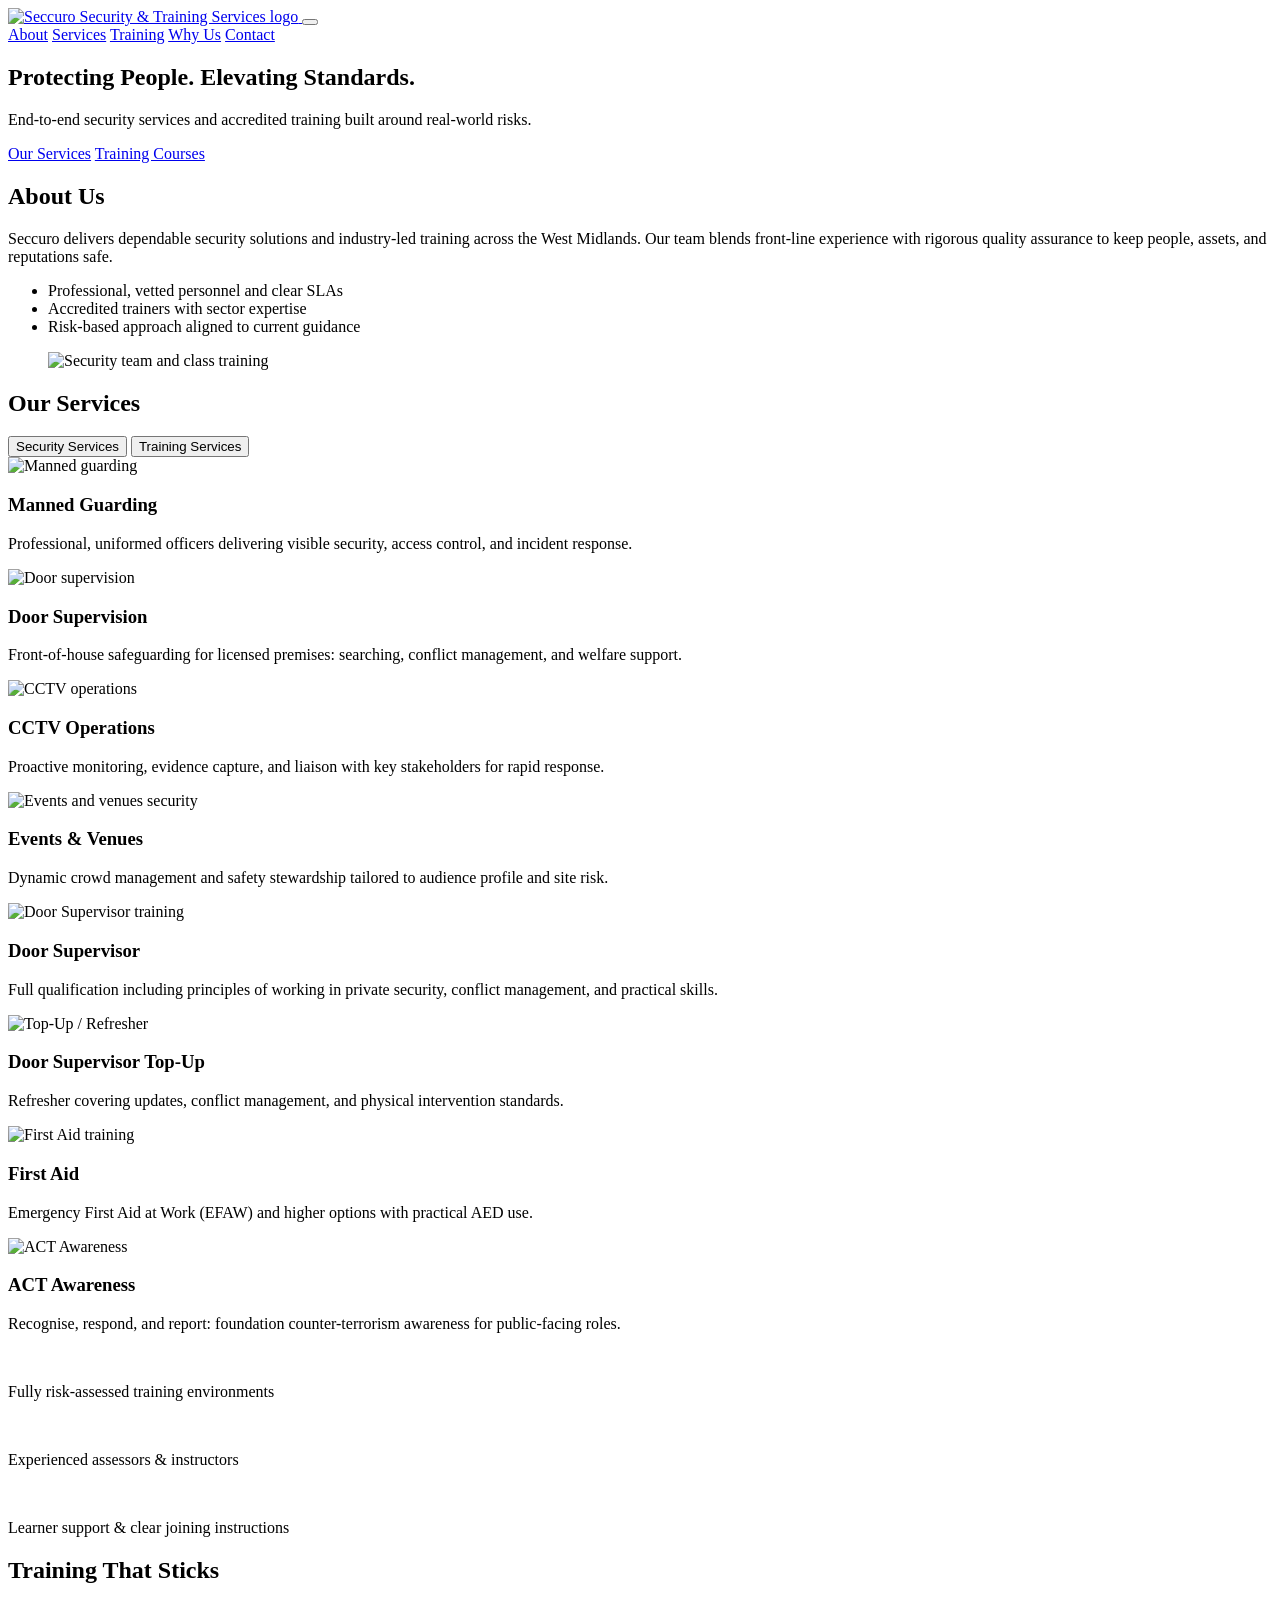
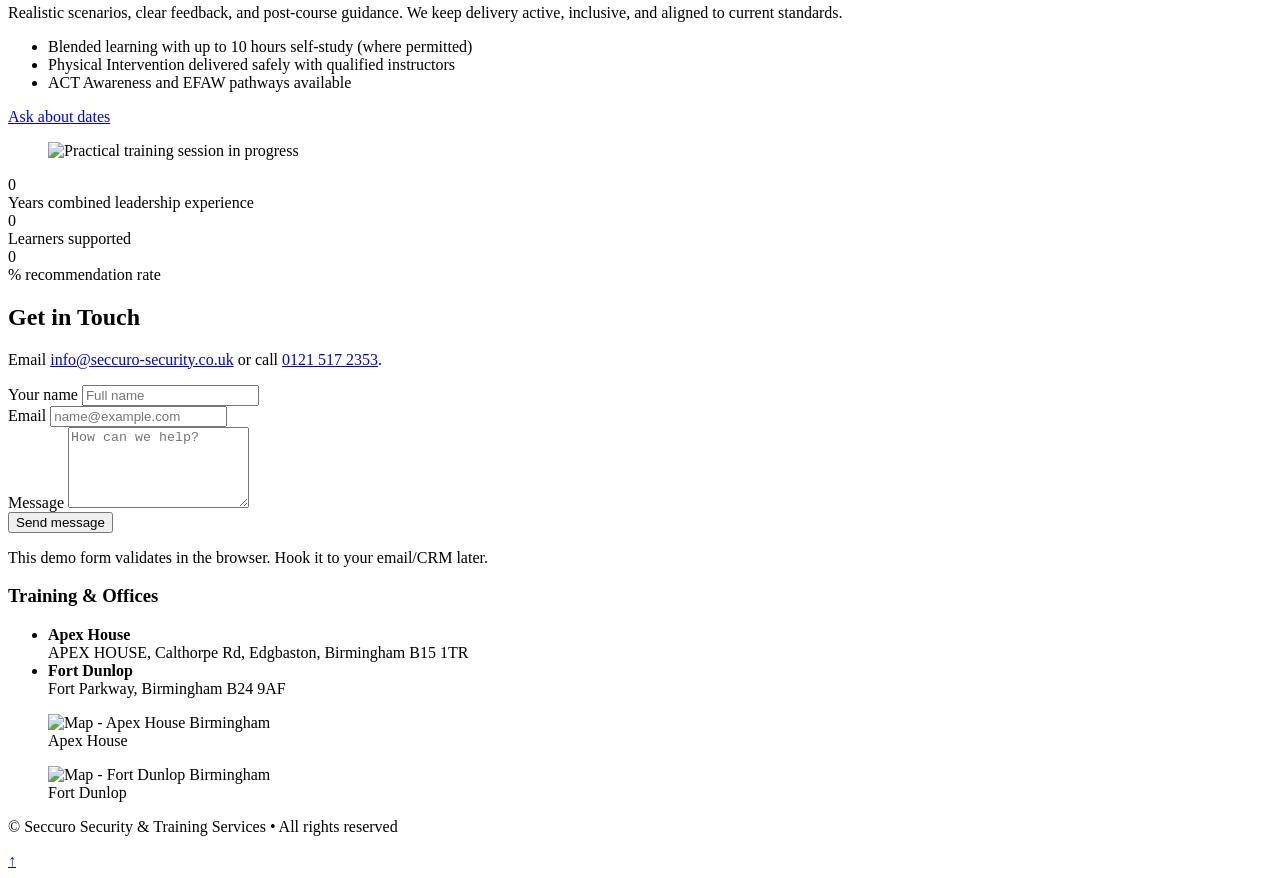
==== index.html @ 26b8f311 "Create index.html" ====
<!doctype html>
<html lang="en">
<head>
  <meta charset="utf-8" />
  <meta name="viewport" content="width=device-width, initial-scale=1" />
  <title>Seccuro Security & Training Services</title>
  <meta name="description" content="Professional security solutions and accredited training: Door Supervisor, Security Officer, First Aid, and ACT Awareness." />
  <link rel="preload" href="images/hero.jpg" as="image">
  <link rel="stylesheet" href="style.css" />
</head>
<body>
  <!-- ====== Header / Nav ====== -->
  <header class="site-header" id="top">
    <div class="container nav-wrap">
      <a class="brand" href="#top" aria-label="Seccuro home">
        <img src="images/SeccuroLogo.png" alt="Seccuro Security & Training Services logo" />
      </a>

      <button class="nav-toggle" aria-label="Open menu" aria-expanded="false">
        <span></span><span></span><span></span>
      </button>

      <nav class="nav" role="navigation">
        <a href="#about">About</a>
        <a href="#services">Services</a>
        <a href="#training">Training</a>
        <a href="#stats">Why Us</a>
        <a href="#contact">Contact</a>
      </nav>
    </div>
  </header>

  <!-- ====== Hero ====== -->
  <section class="hero" style="--bg:url('images/hero.jpg')">
    <div class="container hero-inner">
      <h1 class="reveal-up">Protecting People. Elevating Standards.</h1>
      <p class="lead reveal-up delay-1">
        End-to-end security services and accredited training built around real-world risks.
      </p>
      <div class="cta-group reveal-up delay-2">
        <a class="btn btn-primary" href="#services">Our Services</a>
        <a class="btn btn-ghost" href="#training">Training Courses</a>
      </div>
    </div>
    <div class="hero-overlay"></div>
  </section>

  <!-- ====== About ====== -->
  <section id="about" class="section">
    <div class="container grid-2">
      <div class="reveal-up">
        <h2>About Us</h2>
        <p>
          Seccuro delivers dependable security solutions and industry-led training across the West Midlands.
          Our team blends front-line experience with rigorous quality assurance to keep people, assets,
          and reputations safe.
        </p>
        <ul class="checklist">
          <li>Professional, vetted personnel and clear SLAs</li>
          <li>Accredited trainers with sector expertise</li>
          <li>Risk-based approach aligned to current guidance</li>
        </ul>
      </div>
      <figure class="about-media reveal-up delay-1">
        <img src="images/about.jpg" alt="Security team and class training" />
      </figure>
    </div>
  </section>

  <!-- ====== Services (Tabbed) ====== -->
  <section id="services" class="section alt">
    <div class="container">
      <h2 class="center">Our Services</h2>

      <div class="tabs reveal-up">
        <div class="tablist" role="tablist" aria-label="Service categories">
          <button class="tab active" role="tab" aria-selected="true" aria-controls="panel-security" id="tab-security">Security Services</button>
          <button class="tab" role="tab" aria-selected="false" aria-controls="panel-training" id="tab-training">Training Services</button>
        </div>

        <div class="tabpanel active" id="panel-security" role="tabpanel" aria-labelledby="tab-security">
          <div class="card-grid">
            <article class="card">
              <img src="images/services-manned-guarding.jpg" alt="Manned guarding" />
              <div class="card-body">
                <h3>Manned Guarding</h3>
                <p>Professional, uniformed officers delivering visible security, access control, and incident response.</p>
              </div>
            </article>
            <article class="card">
              <img src="images/services-door-supervision.jpg" alt="Door supervision" />
              <div class="card-body">
                <h3>Door Supervision</h3>
                <p>Front-of-house safeguarding for licensed premises: searching, conflict management, and welfare support.</p>
              </div>
            </article>
            <article class="card">
              <img src="images/services-cctv.jpg" alt="CCTV operations" />
              <div class="card-body">
                <h3>CCTV Operations</h3>
                <p>Proactive monitoring, evidence capture, and liaison with key stakeholders for rapid response.</p>
              </div>
            </article>
            <article class="card">
              <img src="images/services-events.jpg" alt="Events and venues security" />
              <div class="card-body">
                <h3>Events & Venues</h3>
                <p>Dynamic crowd management and safety stewardship tailored to audience profile and site risk.</p>
              </div>
            </article>
          </div>
        </div>

        <div class="tabpanel" id="panel-training" role="tabpanel" aria-labelledby="tab-training">
          <div class="card-grid">
            <article class="card">
              <img src="images/training-door-supervisor.jpg" alt="Door Supervisor training" />
              <div class="card-body">
                <h3>Door Supervisor</h3>
                <p>Full qualification including principles of working in private security, conflict management, and practical skills.</p>
              </div>
            </article>
            <article class="card">
              <img src="images/training-topup.jpg" alt="Top-Up / Refresher" />
              <div class="card-body">
                <h3>Door Supervisor Top-Up</h3>
                <p>Refresher covering updates, conflict management, and physical intervention standards.</p>
              </div>
            </article>
            <article class="card">
              <img src="images/training-first-aid.jpg" alt="First Aid training" />
              <div class="card-body">
                <h3>First Aid</h3>
                <p>Emergency First Aid at Work (EFAW) and higher options with practical AED use.</p>
              </div>
            </article>
            <article class="card">
              <img src="images/training-act.jpg" alt="ACT Awareness" />
              <div class="card-body">
                <h3>ACT Awareness</h3>
                <p>Recognise, respond, and report: foundation counter-terrorism awareness for public-facing roles.</p>
              </div>
            </article>
          </div>
        </div>
      </div>

      <!-- Quick highlight strip -->
      <div class="highlights reveal-up delay-2">
        <div class="highlight">
          <img src="images/icon-shield.png" alt="" />
          <p>Fully risk-assessed training environments</p>
        </div>
        <div class="highlight">
          <img src="images/icon-accredit.png" alt="" />
          <p>Experienced assessors & instructors</p>
        </div>
        <div class="highlight">
          <img src="images/icon-support.png" alt="" />
          <p>Learner support & clear joining instructions</p>
        </div>
      </div>
    </div>
  </section>

  <!-- ====== Training (feature band) ====== -->
  <section id="training" class="feature-band">
    <div class="container grid-2">
      <div class="reveal-up">
        <h2>Training That Sticks</h2>
        <p>Realistic scenarios, clear feedback, and post-course guidance. We keep delivery active, inclusive, and aligned to current standards.</p>
        <ul class="bullets">
          <li>Blended learning with up to 10 hours self-study (where permitted)</li>
          <li>Physical Intervention delivered safely with qualified instructors</li>
          <li>ACT Awareness and EFAW pathways available</li>
        </ul>
        <a class="btn btn-primary" href="#contact">Ask about dates</a>
      </div>
      <figure class="reveal-up delay-1">
        <img src="images/training-hero.jpg" alt="Practical training session in progress" />
      </figure>
    </div>
  </section>

  <!-- ====== Stats / Why Us ====== -->
  <section id="stats" class="section alt">
    <div class="container stats-grid">
      <div class="stat reveal-up">
        <div class="stat-number" data-count="10">0</div>
        <div class="stat-label">Years combined leadership experience</div>
      </div>
      <div class="stat reveal-up delay-1">
        <div class="stat-number" data-count="1500">0</div>
        <div class="stat-label">Learners supported</div>
      </div>
      <div class="stat reveal-up delay-2">
        <div class="stat-number" data-count="98">0</div>
        <div class="stat-label">% recommendation rate</div>
      </div>
    </div>
  </section>

  <!-- ====== Contact ====== -->
  <section id="contact" class="section">
    <div class="container">
      <h2 class="center">Get in Touch</h2>
      <p class="center lead">Email <a href="mailto:info@seccuro-security.co.uk">info@seccuro-security.co.uk</a> or call <a href="tel:01215172353">0121 517 2353</a>.</p>

      <div class="contact-grid">
        <form class="contact-form reveal-up" id="contactForm" novalidate>
          <div class="field">
            <label for="name">Your name</label>
            <input id="name" name="name" type="text" required placeholder="Full name">
            <small class="error"></small>
          </div>
          <div class="field">
            <label for="email">Email</label>
            <input id="email" name="email" type="email" required placeholder="name@example.com">
            <small class="error"></small>
          </div>
          <div class="field">
            <label for="message">Message</label>
            <textarea id="message" name="message" rows="5" required placeholder="How can we help?"></textarea>
            <small class="error"></small>
          </div>
          <button class="btn btn-primary" type="submit">Send message</button>
          <p class="form-note">This demo form validates in the browser. Hook it to your email/CRM later.</p>
        </form>

        <div class="locations reveal-up delay-1">
          <h3>Training & Offices</h3>
          <ul class="locations-list">
            <li>
              <strong>Apex House</strong><br>
              APEX HOUSE, Calthorpe Rd, Edgbaston, Birmingham B15 1TR
            </li>
            <li>
              <strong>Fort Dunlop</strong><br>
              Fort Parkway, Birmingham B24 9AF
            </li>
          </ul>

          <div class="map-grid">
            <figure>
              <img src="images/map-apex.jpg" alt="Map - Apex House Birmingham">
              <figcaption>Apex House</figcaption>
            </figure>
            <figure>
              <img src="images/map-fort.jpg" alt="Map - Fort Dunlop Birmingham">
              <figcaption>Fort Dunlop</figcaption>
            </figure>
          </div>
        </div>
      </div>
    </div>
  </section>

  <!-- ====== Footer ====== -->
  <footer class="footer">
    <div class="container footer-inner">
      <p>© <span id="year"></span> Seccuro Security & Training Services • All rights reserved</p>
      <a href="#top" class="backtotop" aria-label="Back to top">↑</a>
    </div>
  </footer>

  <script src="script.js"></script>
</body>
</html>
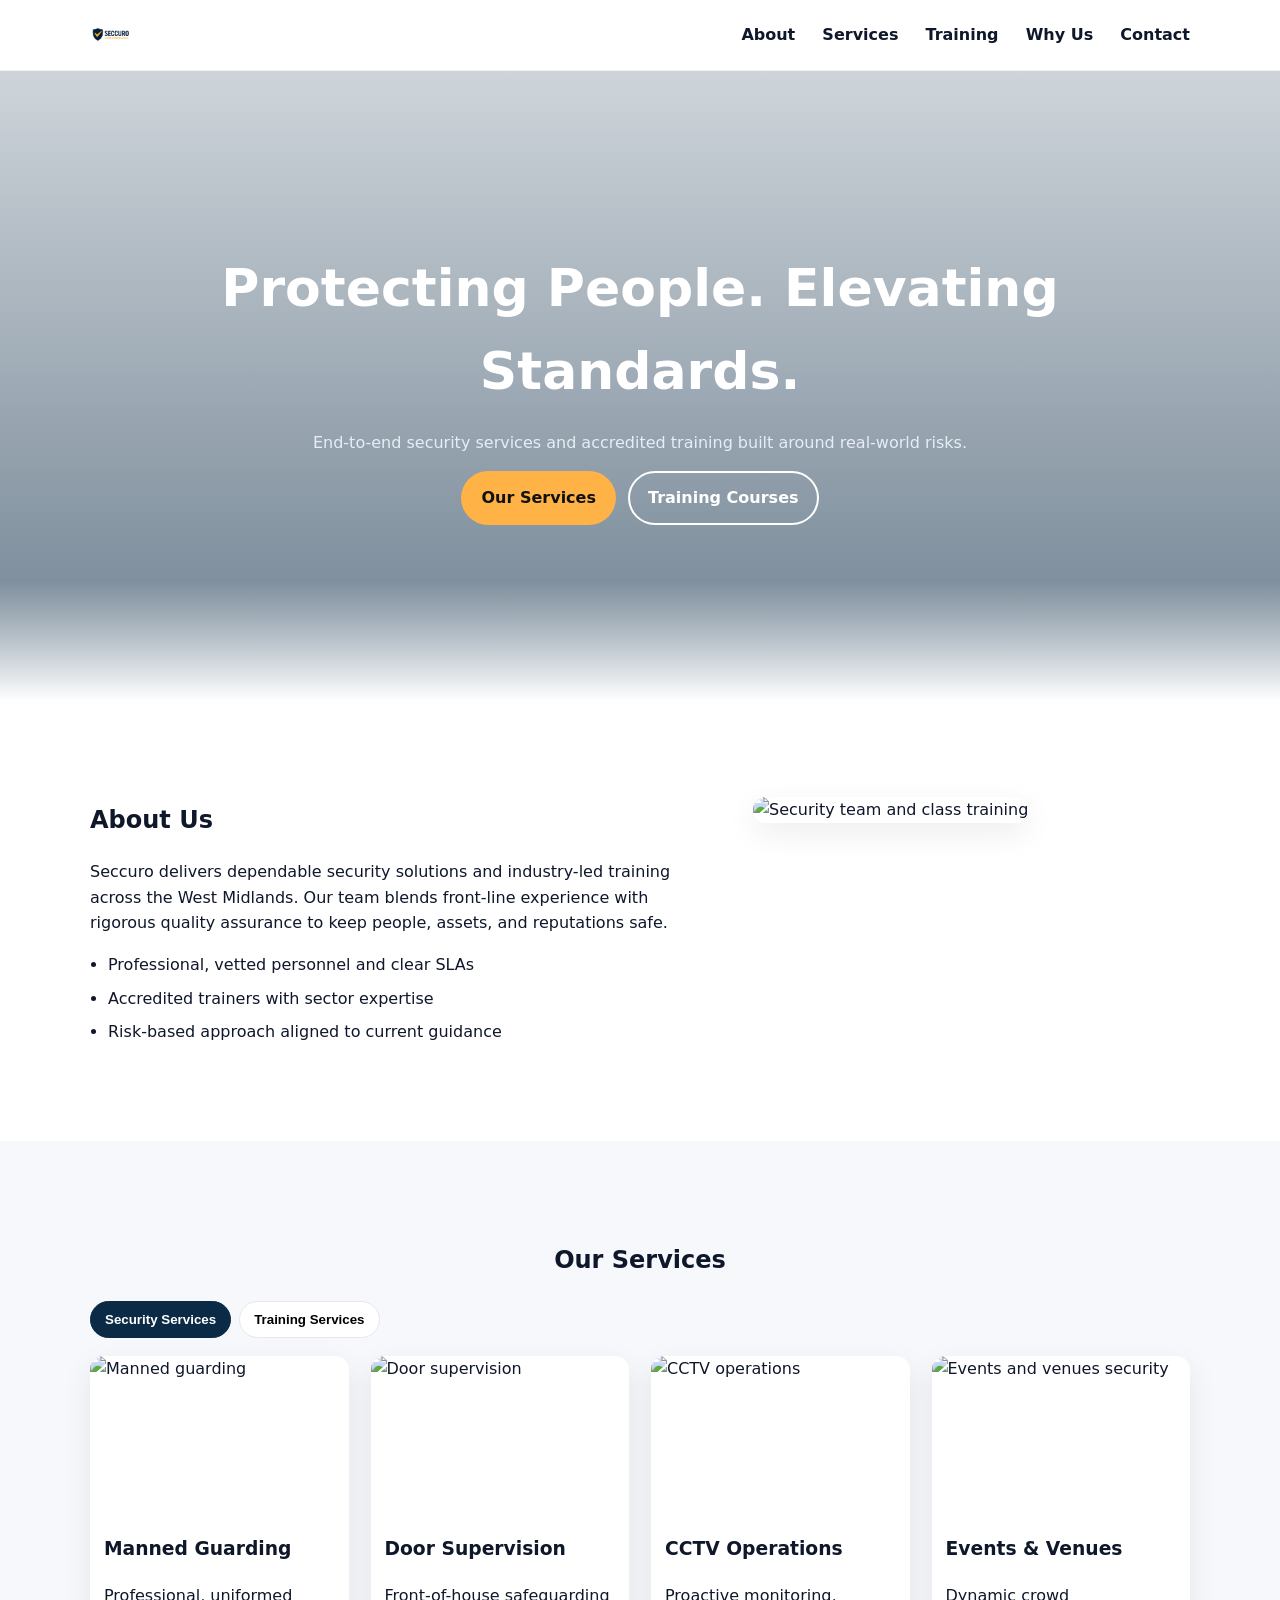
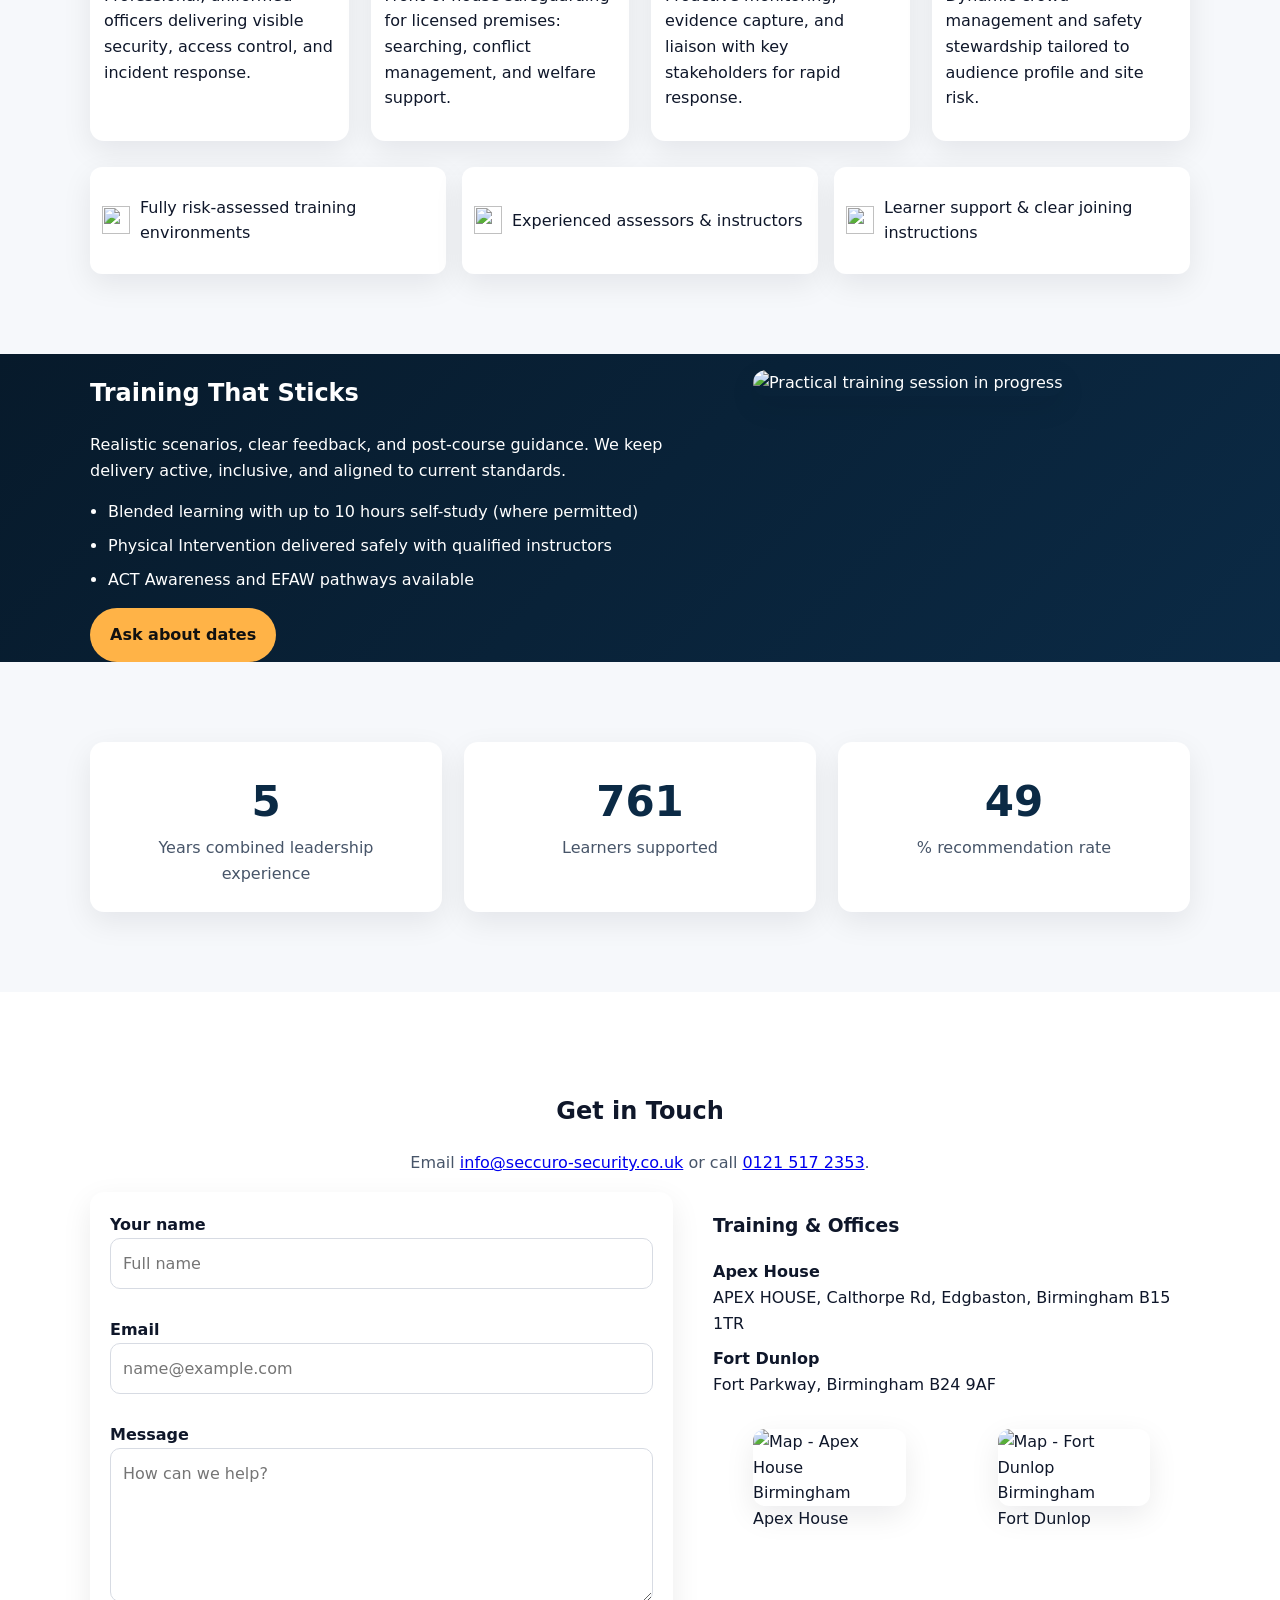
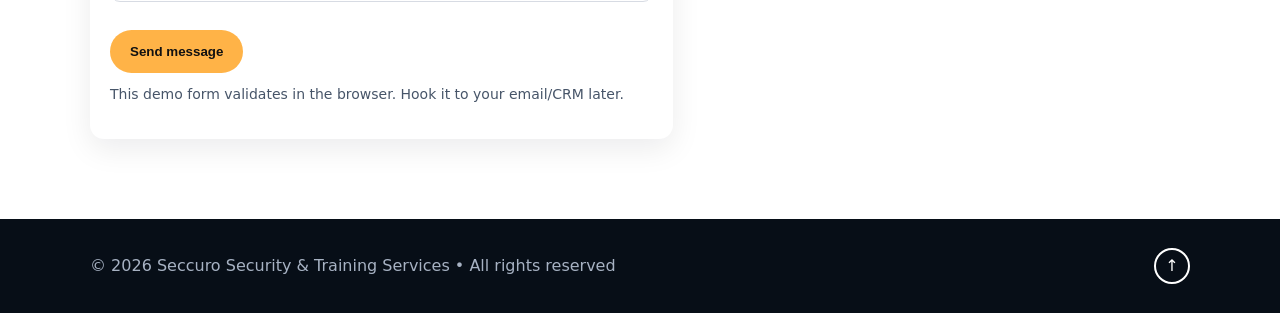
==== commit f87b9eb8: "Update index.html" ====
--- a/index.html
+++ b/index.html
@@ -4,6 +4,9 @@
   <meta charset="utf-8" />
   <meta name="viewport" content="width=device-width, initial-scale=1" />
   <title>Seccuro Security & Training Services</title>
+  <link rel="icon" href="images/SeccuroLogo.png" sizes="any">
+  <link rel="icon" type="image/png" href="images/SeccuroLogo.png" sizes="32x32">
+  <link rel="apple-touch-icon" href="images/favicon-apple.png">
   <meta name="description" content="Professional security solutions and accredited training: Door Supervisor, Security Officer, First Aid, and ACT Awareness." />
   <link rel="preload" href="images/hero.jpg" as="image">
   <link rel="stylesheet" href="style.css" />
--- a/style.css
+++ b/style.css
@@ -0,0 +1,140 @@
+:root{
+  --brand:#0b2a45;           /* deep navy */
+  --accent:#ffb347;          /* orange highlight */
+  --ink:#0f172a;             /* text */
+  --muted:#475569;
+  --bg:#ffffff;
+  --alt:#f6f8fb;
+  --radius:16px;
+  --shadow:0 10px 30px rgba(2,12,27,.08);
+}
+
+*{box-sizing:border-box}
+html,body{margin:0;padding:0}
+body{
+  font:16px/1.6 "Inter", system-ui, -apple-system, Segoe UI, Roboto, Arial, sans-serif;
+  color:var(--ink); background:var(--bg);
+}
+
+/* Layout helpers */
+.container{width:min(1100px,90vw);margin-inline:auto}
+.section{padding:80px 0}
+.section.alt{background:var(--alt)}
+.center{text-align:center}
+.lead{color:var(--muted)}
+.grid-2{display:grid;grid-template-columns:1.1fr .9fr;gap:40px}
+.card-grid{display:grid;grid-template-columns:repeat(4,1fr);gap:22px}
+.stats-grid{display:grid;grid-template-columns:repeat(3,1fr);gap:22px}
+.contact-grid{display:grid;grid-template-columns:1.1fr .9fr;gap:40px}
+
+/* Header */
+.site-header{
+  position:sticky;top:0;z-index:50;background:#fff;border-bottom:1px solid #eef2f7;
+  backdrop-filter:saturate(180%) blur(6px);
+}
+.nav-wrap{display:flex;align-items:center;justify-content:space-between;padding:14px 0}
+.brand img{height:42px; display:block}
+.nav a{
+  color:var(--ink); text-decoration:none; margin-left:22px; font-weight:600;
+  position:relative
+}
+.nav a::after{
+  content:"";position:absolute;left:0;bottom:-6px;height:2px;width:0;background:var(--accent);
+  transition:width .25s ease
+}
+.nav a:hover::after{width:100%}
+
+/* Mobile nav */
+.nav-toggle{display:none;flex-direction:column;gap:5px;background:none;border:0}
+.nav-toggle span{width:26px;height:2px;background:#111;border-radius:2px}
+@media (max-width:880px){
+  .nav-toggle{display:flex}
+  .nav{position:fixed;inset:70px 0 auto auto;background:#fff;padding:20px;box-shadow:var(--shadow);display:none;flex-direction:column}
+  .nav a{margin:10px 0}
+  .nav.open{display:flex}
+  .grid-2,.contact-grid{grid-template-columns:1fr}
+  .card-grid{grid-template-columns:repeat(2,1fr)}
+  .stats-grid{grid-template-columns:1fr 1fr}
+}
+
+/* Hero */
+.hero{
+  position:relative;min-height:70vh;display:grid;place-items:center;
+  background:linear-gradient(to bottom, rgba(11,42,69,.2), rgba(11,42,69,.6)), var(--bg);
+}
+.hero::before{
+  content:"";position:absolute;inset:0;background-image:var(--bg);
+  background-size:cover;background-position:center;filter:brightness(.75);
+}
+.hero-inner{position:relative;text-align:center;color:#fff}
+.hero h1{font-size:clamp(28px,5vw,52px);margin:0 0 10px}
+.hero .lead{color:#e7edf6}
+.cta-group{display:flex;gap:12px;justify-content:center;margin-top:6px}
+.btn{display:inline-block;padding:12px 18px;border-radius:999px;font-weight:700;text-decoration:none;border:2px solid transparent}
+.btn-primary{background:var(--accent);color:#111}
+.btn-ghost{border-color:#fff;color:#fff}
+.btn-primary:hover{filter:brightness(1.02)}
+.btn-ghost:hover{background:#fff;color:#111}
+.hero-overlay{position:absolute;inset:auto 0 0 0;height:120px;background:linear-gradient(0deg,#fff,transparent)}
+
+/* About */
+.about-media img{width:100%;border-radius:var(--radius);box-shadow:var(--shadow)}
+.checklist{padding-left:18px}
+.checklist li{margin:8px 0}
+
+/* Tabs */
+.tabs{margin-top:22px}
+.tablist{display:flex;gap:8px;flex-wrap:wrap}
+.tab{
+  background:#fff;border:1px solid #e5e7eb;padding:10px 14px;border-radius:999px;font-weight:700;cursor:pointer
+}
+.tab.active{background:var(--brand);border-color:var(--brand);color:#fff}
+.tabpanel{display:none;margin-top:18px}
+.tabpanel.active{display:block}
+.card{
+  background:#fff;border-radius:14px;box-shadow:var(--shadow);overflow:hidden;display:flex;flex-direction:column
+}
+.card img{width:100%;aspect-ratio:16/9;object-fit:cover}
+.card-body{padding:14px}
+
+/* Feature band */
+.feature-band{background:linear-gradient(135deg,#071a2b, #0b2a45);color:#fff}
+.feature-band img{width:100%;border-radius:var(--radius);box-shadow:var(--shadow)}
+.bullets{padding-left:18px}
+.bullets li{margin:8px 0}
+
+/* Stats */
+.stat{background:#fff;border-radius:14px;box-shadow:var(--shadow);padding:26px;text-align:center}
+.stat-number{font-size:42px;font-weight:800;color:var(--brand)}
+.stat-label{color:var(--muted)}
+
+/* Highlights */
+.highlights{display:grid;grid-template-columns:repeat(3,1fr);gap:16px;margin-top:26px}
+.highlight{display:flex;gap:10px;align-items:center;background:#fff;border-radius:12px;padding:12px;box-shadow:var(--shadow)}
+.highlight img{width:28px;height:28px}
+
+/* Contact */
+.contact-form{background:#fff;border-radius:14px;box-shadow:var(--shadow);padding:20px}
+.field{display:flex;flex-direction:column;margin-bottom:14px}
+label{font-weight:700}
+input,textarea{
+  border:1px solid #d7dbe3;border-radius:10px;padding:12px;font:inherit
+}
+input:focus,textarea:focus{outline:2px solid var(--accent);border-color:var(--accent)}
+.error{color:#b00020;height:14px;font-size:12px}
+.form-note{color:var(--muted);font-size:14px;margin-top:10px}
+.locations .locations-list{list-style:none;padding:0;margin:0 0 16px}
+.locations .locations-list li{margin:10px 0}
+.map-grid{display:grid;grid-template-columns:1fr 1fr;gap:12px}
+.map-grid img{width:100%;height:180px;object-fit:cover;border-radius:12px;box-shadow:var(--shadow)}
+
+/* Footer */
+.footer{background:#070e17;color:#a7b2c3}
+.footer-inner{display:flex;align-items:center;justify-content:space-between;padding:18px 0}
+.backtotop{color:#fff;text-decoration:none;border:2px solid #fff;border-radius:999px;width:36px;height:36px;display:grid;place-items:center}
+
+/* Reveal animations */
+.reveal-up{opacity:0;transform:translateY(16px);transition:opacity .6s ease, transform .6s ease}
+.reveal-up.visible{opacity:1;transform:translateY(0)}
+.delay-1{transition-delay:.12s}
+.delay-2{transition-delay:.22s}
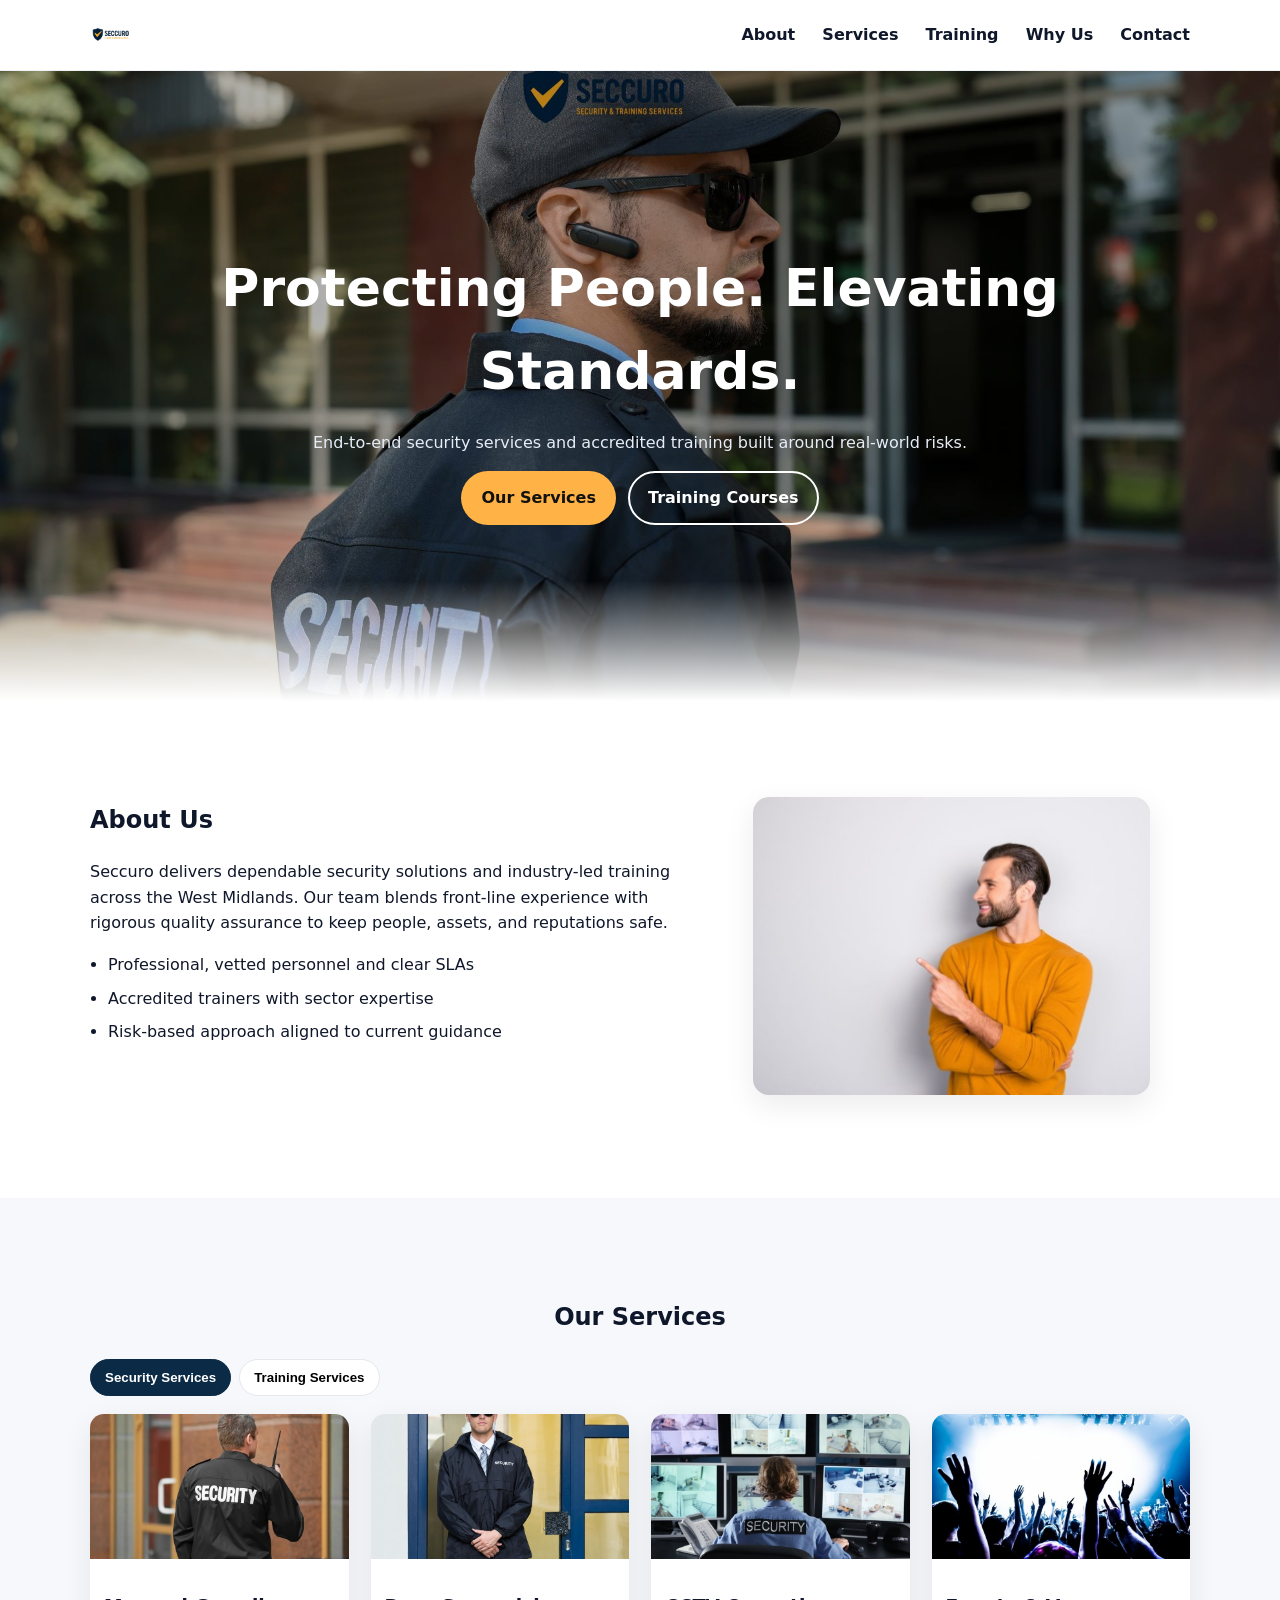
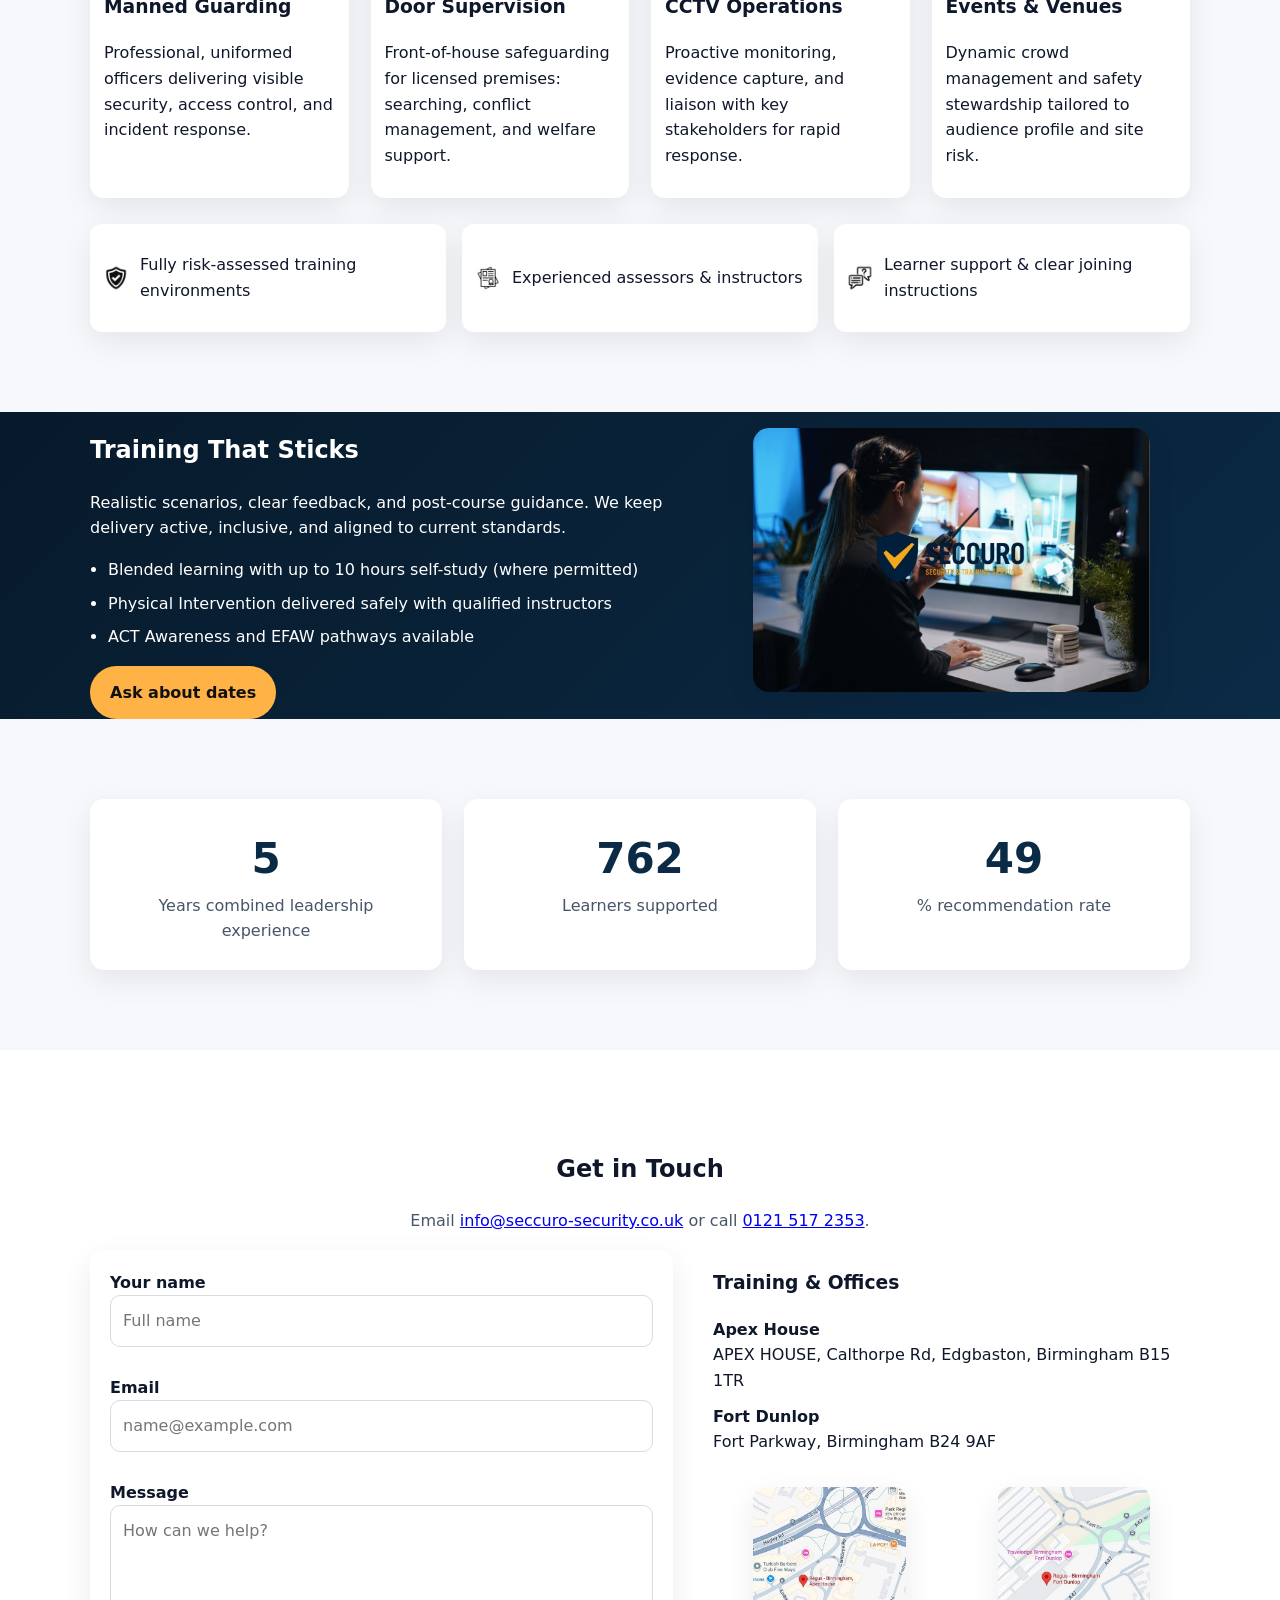
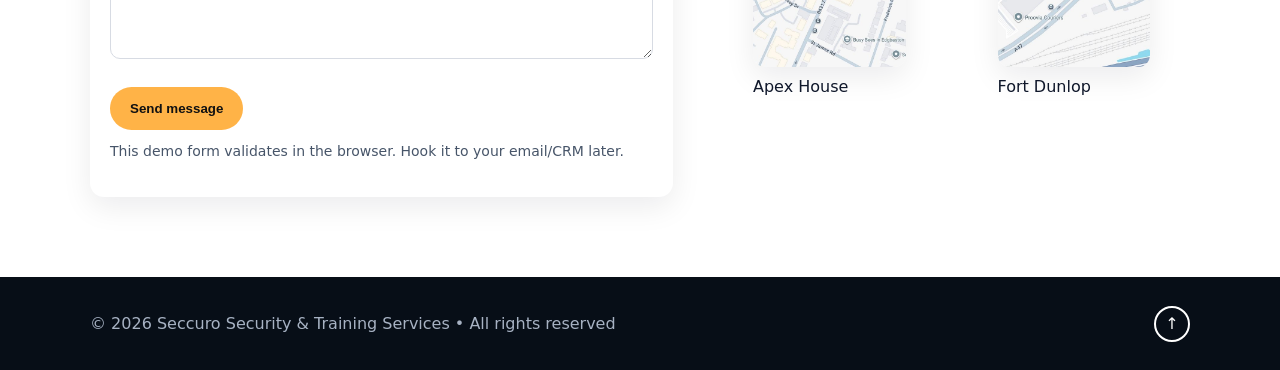
==== commit f0eccfd6: "Update index.html" ====
--- a/index.html
+++ b/index.html
@@ -151,15 +151,15 @@
       <!-- Quick highlight strip -->
       <div class="highlights reveal-up delay-2">
         <div class="highlight">
-          <img src="images/icon-shield.png" alt="" />
+          <img src="images/icon-shield.jpg" alt="" />
           <p>Fully risk-assessed training environments</p>
         </div>
         <div class="highlight">
-          <img src="images/icon-accredit.png" alt="" />
+          <img src="images/icon-accredit.jpg" alt="" />
           <p>Experienced assessors & instructors</p>
         </div>
         <div class="highlight">
-          <img src="images/icon-support.png" alt="" />
+          <img src="images/icon-support.jpg" alt="" />
           <p>Learner support & clear joining instructions</p>
         </div>
       </div>
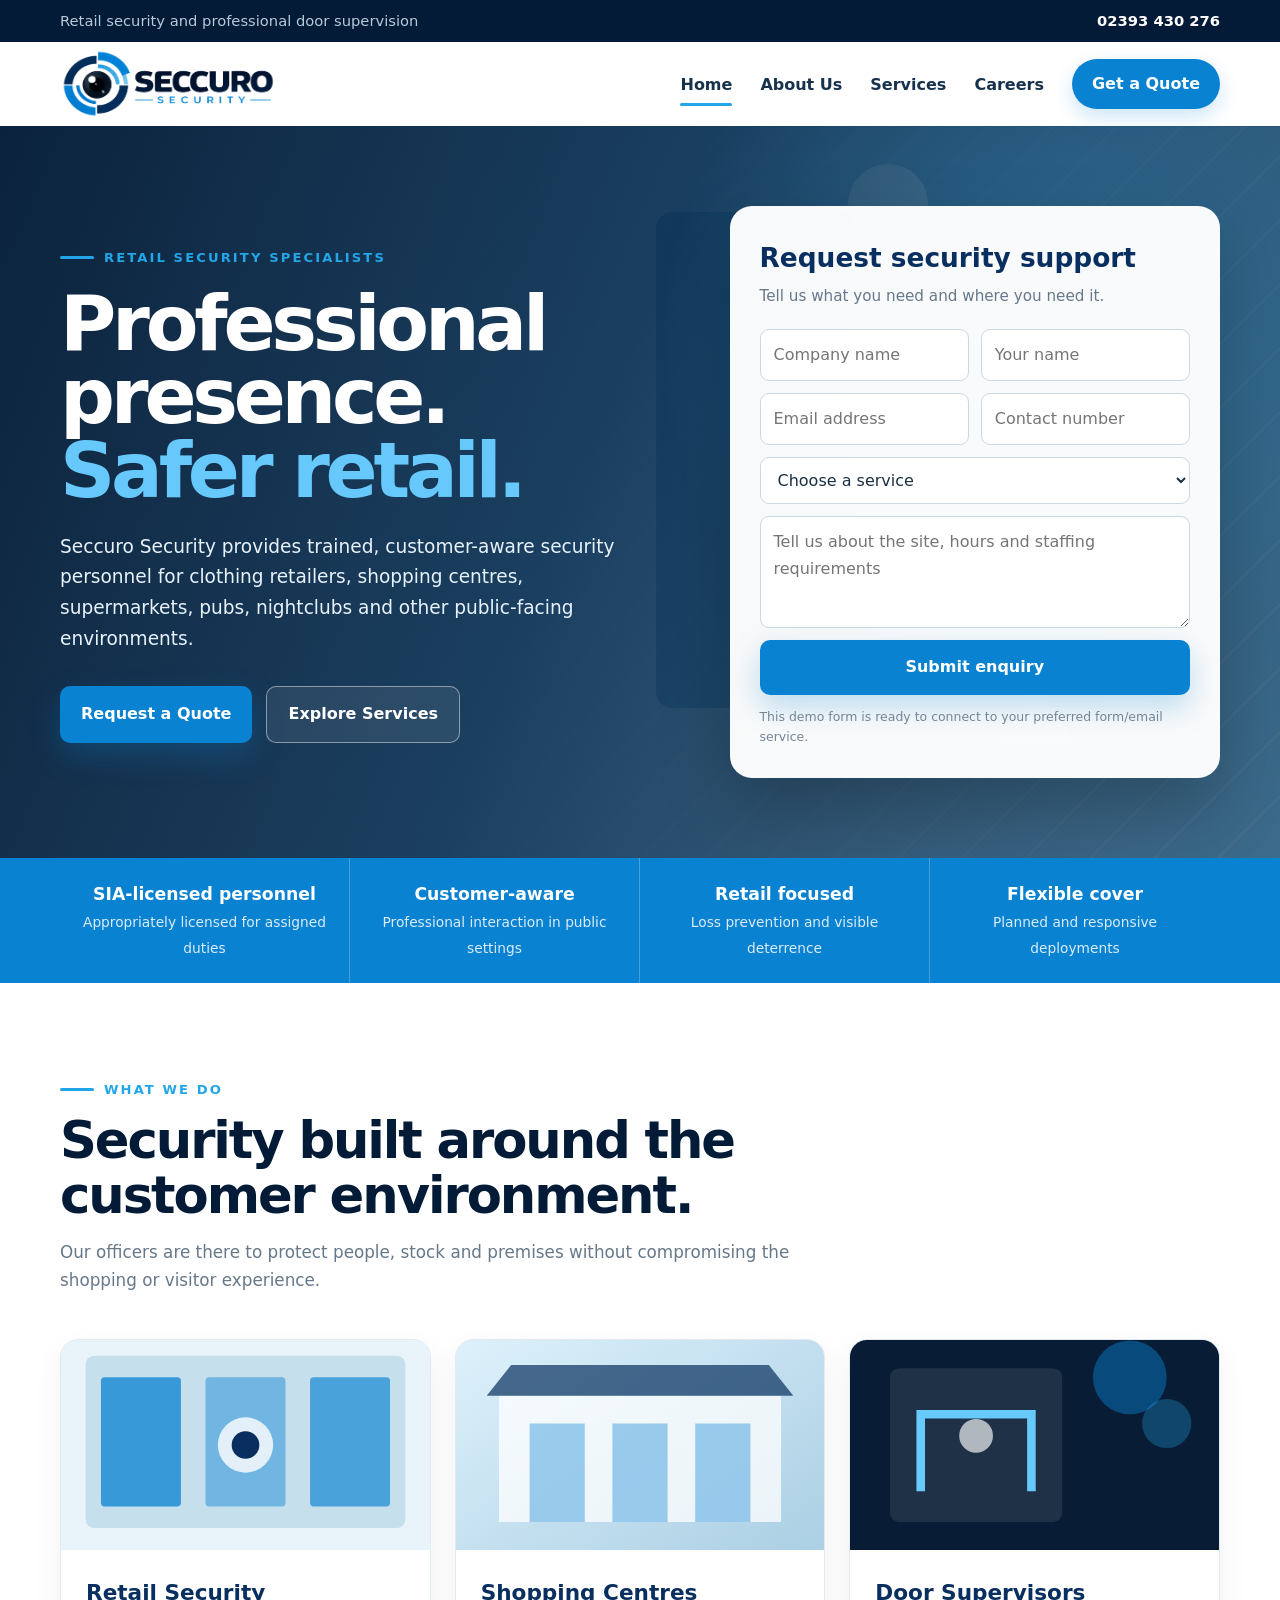
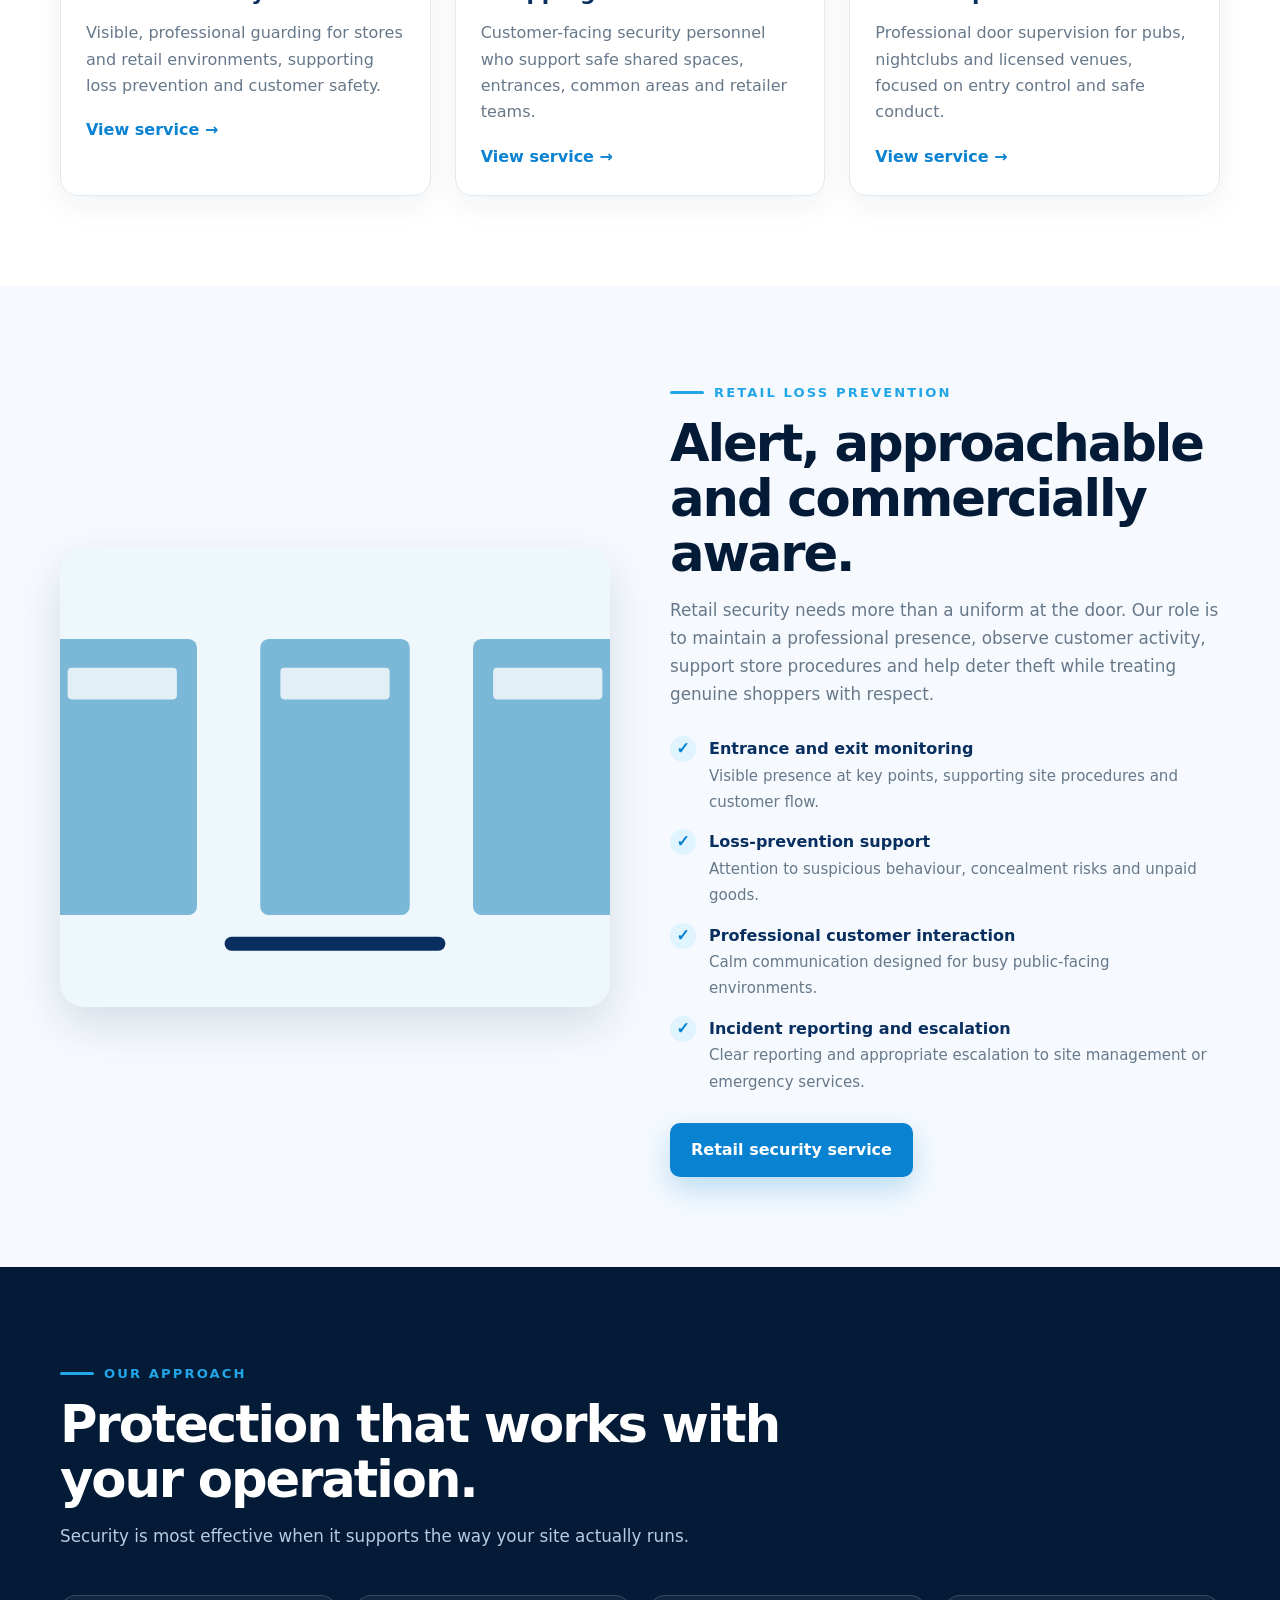
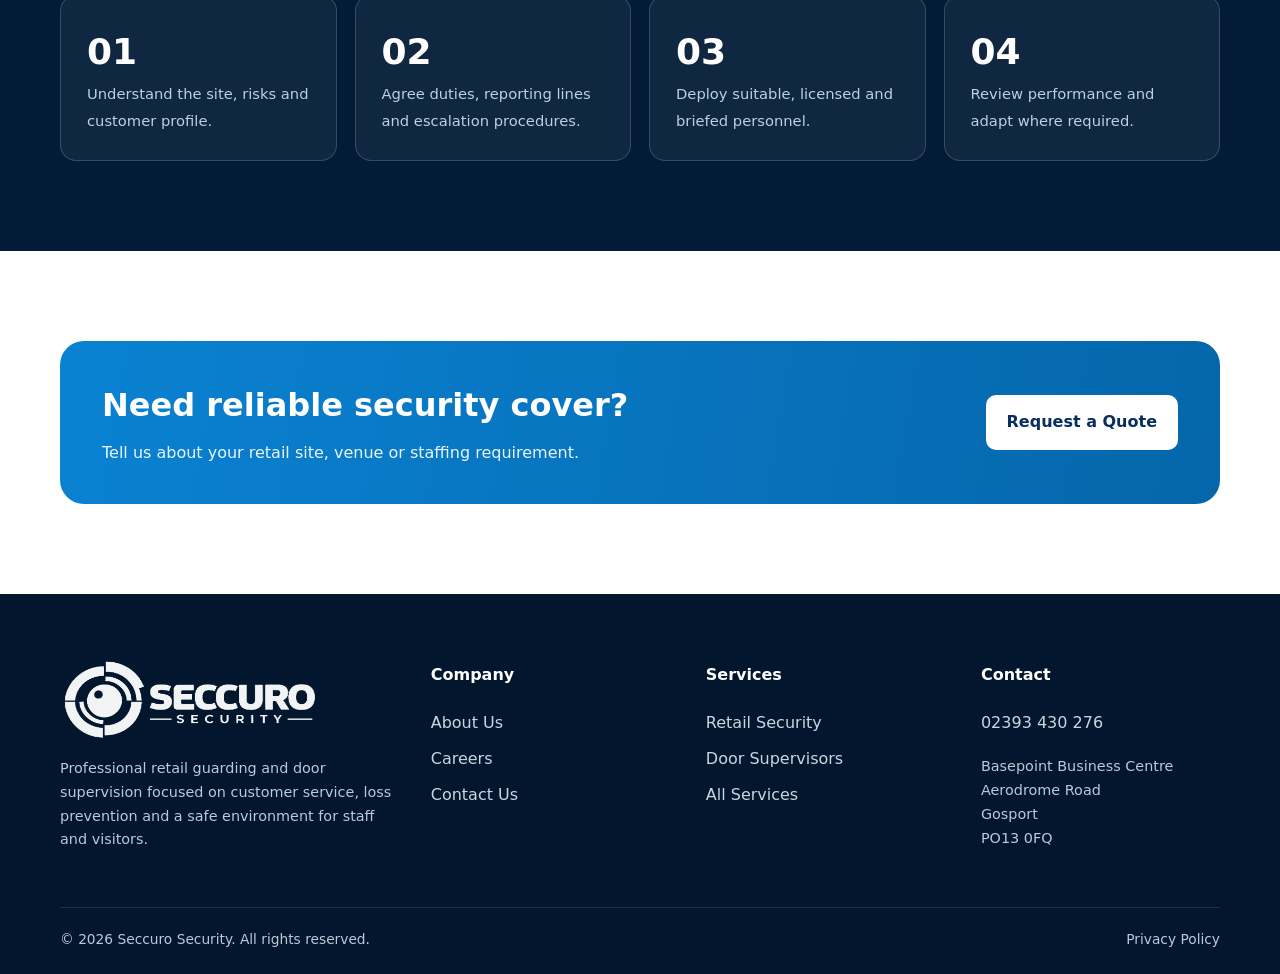
==== commit 5ad33410: "Add files via upload" ====
--- a/index.html
+++ b/index.html
@@ -1,271 +1,6 @@
-<!doctype html>
-<html lang="en">
-<head>
-  <meta charset="utf-8" />
-  <meta name="viewport" content="width=device-width, initial-scale=1" />
-  <title>Seccuro Security & Training Services</title>
-  <link rel="icon" href="images/SeccuroLogo.png" sizes="any">
-  <link rel="icon" type="image/png" href="images/SeccuroLogo.png" sizes="32x32">
-  <link rel="apple-touch-icon" href="images/favicon-apple.png">
-  <meta name="description" content="Professional security solutions and accredited training: Door Supervisor, Security Officer, First Aid, and ACT Awareness." />
-  <link rel="preload" href="images/hero.jpg" as="image">
-  <link rel="stylesheet" href="style.css" />
-</head>
-<body>
-  <!-- ====== Header / Nav ====== -->
-  <header class="site-header" id="top">
-    <div class="container nav-wrap">
-      <a class="brand" href="#top" aria-label="Seccuro home">
-        <img src="images/SeccuroLogo.png" alt="Seccuro Security & Training Services logo" />
-      </a>
-
-      <button class="nav-toggle" aria-label="Open menu" aria-expanded="false">
-        <span></span><span></span><span></span>
-      </button>
-
-      <nav class="nav" role="navigation">
-        <a href="#about">About</a>
-        <a href="#services">Services</a>
-        <a href="#training">Training</a>
-        <a href="#stats">Why Us</a>
-        <a href="#contact">Contact</a>
-      </nav>
-    </div>
-  </header>
-
-  <!-- ====== Hero ====== -->
-  <section class="hero" style="--bg:url('images/hero.jpg')">
-    <div class="container hero-inner">
-      <h1 class="reveal-up">Protecting People. Elevating Standards.</h1>
-      <p class="lead reveal-up delay-1">
-        End-to-end security services and accredited training built around real-world risks.
-      </p>
-      <div class="cta-group reveal-up delay-2">
-        <a class="btn btn-primary" href="#services">Our Services</a>
-        <a class="btn btn-ghost" href="#training">Training Courses</a>
-      </div>
-    </div>
-    <div class="hero-overlay"></div>
-  </section>
-
-  <!-- ====== About ====== -->
-  <section id="about" class="section">
-    <div class="container grid-2">
-      <div class="reveal-up">
-        <h2>About Us</h2>
-        <p>
-          Seccuro delivers dependable security solutions and industry-led training across the West Midlands.
-          Our team blends front-line experience with rigorous quality assurance to keep people, assets,
-          and reputations safe.
-        </p>
-        <ul class="checklist">
-          <li>Professional, vetted personnel and clear SLAs</li>
-          <li>Accredited trainers with sector expertise</li>
-          <li>Risk-based approach aligned to current guidance</li>
-        </ul>
-      </div>
-      <figure class="about-media reveal-up delay-1">
-        <img src="images/about.jpg" alt="Security team and class training" />
-      </figure>
-    </div>
-  </section>
-
-  <!-- ====== Services (Tabbed) ====== -->
-  <section id="services" class="section alt">
-    <div class="container">
-      <h2 class="center">Our Services</h2>
-
-      <div class="tabs reveal-up">
-        <div class="tablist" role="tablist" aria-label="Service categories">
-          <button class="tab active" role="tab" aria-selected="true" aria-controls="panel-security" id="tab-security">Security Services</button>
-          <button class="tab" role="tab" aria-selected="false" aria-controls="panel-training" id="tab-training">Training Services</button>
-        </div>
-
-        <div class="tabpanel active" id="panel-security" role="tabpanel" aria-labelledby="tab-security">
-          <div class="card-grid">
-            <article class="card">
-              <img src="images/services-manned-guarding.jpg" alt="Manned guarding" />
-              <div class="card-body">
-                <h3>Manned Guarding</h3>
-                <p>Professional, uniformed officers delivering visible security, access control, and incident response.</p>
-              </div>
-            </article>
-            <article class="card">
-              <img src="images/services-door-supervision.jpg" alt="Door supervision" />
-              <div class="card-body">
-                <h3>Door Supervision</h3>
-                <p>Front-of-house safeguarding for licensed premises: searching, conflict management, and welfare support.</p>
-              </div>
-            </article>
-            <article class="card">
-              <img src="images/services-cctv.jpg" alt="CCTV operations" />
-              <div class="card-body">
-                <h3>CCTV Operations</h3>
-                <p>Proactive monitoring, evidence capture, and liaison with key stakeholders for rapid response.</p>
-              </div>
-            </article>
-            <article class="card">
-              <img src="images/services-events.jpg" alt="Events and venues security" />
-              <div class="card-body">
-                <h3>Events & Venues</h3>
-                <p>Dynamic crowd management and safety stewardship tailored to audience profile and site risk.</p>
-              </div>
-            </article>
-          </div>
-        </div>
-
-        <div class="tabpanel" id="panel-training" role="tabpanel" aria-labelledby="tab-training">
-          <div class="card-grid">
-            <article class="card">
-              <img src="images/training-door-supervisor.jpg" alt="Door Supervisor training" />
-              <div class="card-body">
-                <h3>Door Supervisor</h3>
-                <p>Full qualification including principles of working in private security, conflict management, and practical skills.</p>
-              </div>
-            </article>
-            <article class="card">
-              <img src="images/training-topup.jpg" alt="Top-Up / Refresher" />
-              <div class="card-body">
-                <h3>Door Supervisor Top-Up</h3>
-                <p>Refresher covering updates, conflict management, and physical intervention standards.</p>
-              </div>
-            </article>
-            <article class="card">
-              <img src="images/training-first-aid.jpg" alt="First Aid training" />
-              <div class="card-body">
-                <h3>First Aid</h3>
-                <p>Emergency First Aid at Work (EFAW) and higher options with practical AED use.</p>
-              </div>
-            </article>
-            <article class="card">
-              <img src="images/training-act.jpg" alt="ACT Awareness" />
-              <div class="card-body">
-                <h3>ACT Awareness</h3>
-                <p>Recognise, respond, and report: foundation counter-terrorism awareness for public-facing roles.</p>
-              </div>
-            </article>
-          </div>
-        </div>
-      </div>
-
-      <!-- Quick highlight strip -->
-      <div class="highlights reveal-up delay-2">
-        <div class="highlight">
-          <img src="images/icon-shield.jpg" alt="" />
-          <p>Fully risk-assessed training environments</p>
-        </div>
-        <div class="highlight">
-          <img src="images/icon-accredit.jpg" alt="" />
-          <p>Experienced assessors & instructors</p>
-        </div>
-        <div class="highlight">
-          <img src="images/icon-support.jpg" alt="" />
-          <p>Learner support & clear joining instructions</p>
-        </div>
-      </div>
-    </div>
-  </section>
-
-  <!-- ====== Training (feature band) ====== -->
-  <section id="training" class="feature-band">
-    <div class="container grid-2">
-      <div class="reveal-up">
-        <h2>Training That Sticks</h2>
-        <p>Realistic scenarios, clear feedback, and post-course guidance. We keep delivery active, inclusive, and aligned to current standards.</p>
-        <ul class="bullets">
-          <li>Blended learning with up to 10 hours self-study (where permitted)</li>
-          <li>Physical Intervention delivered safely with qualified instructors</li>
-          <li>ACT Awareness and EFAW pathways available</li>
-        </ul>
-        <a class="btn btn-primary" href="#contact">Ask about dates</a>
-      </div>
-      <figure class="reveal-up delay-1">
-        <img src="images/training-hero.jpg" alt="Practical training session in progress" />
-      </figure>
-    </div>
-  </section>
-
-  <!-- ====== Stats / Why Us ====== -->
-  <section id="stats" class="section alt">
-    <div class="container stats-grid">
-      <div class="stat reveal-up">
-        <div class="stat-number" data-count="10">0</div>
-        <div class="stat-label">Years combined leadership experience</div>
-      </div>
-      <div class="stat reveal-up delay-1">
-        <div class="stat-number" data-count="1500">0</div>
-        <div class="stat-label">Learners supported</div>
-      </div>
-      <div class="stat reveal-up delay-2">
-        <div class="stat-number" data-count="98">0</div>
-        <div class="stat-label">% recommendation rate</div>
-      </div>
-    </div>
-  </section>
-
-  <!-- ====== Contact ====== -->
-  <section id="contact" class="section">
-    <div class="container">
-      <h2 class="center">Get in Touch</h2>
-      <p class="center lead">Email <a href="mailto:info@seccuro-security.co.uk">info@seccuro-security.co.uk</a> or call <a href="tel:01215172353">0121 517 2353</a>.</p>
-
-      <div class="contact-grid">
-        <form class="contact-form reveal-up" id="contactForm" novalidate>
-          <div class="field">
-            <label for="name">Your name</label>
-            <input id="name" name="name" type="text" required placeholder="Full name">
-            <small class="error"></small>
-          </div>
-          <div class="field">
-            <label for="email">Email</label>
-            <input id="email" name="email" type="email" required placeholder="name@example.com">
-            <small class="error"></small>
-          </div>
-          <div class="field">
-            <label for="message">Message</label>
-            <textarea id="message" name="message" rows="5" required placeholder="How can we help?"></textarea>
-            <small class="error"></small>
-          </div>
-          <button class="btn btn-primary" type="submit">Send message</button>
-          <p class="form-note">This demo form validates in the browser. Hook it to your email/CRM later.</p>
-        </form>
-
-        <div class="locations reveal-up delay-1">
-          <h3>Training & Offices</h3>
-          <ul class="locations-list">
-            <li>
-              <strong>Apex House</strong><br>
-              APEX HOUSE, Calthorpe Rd, Edgbaston, Birmingham B15 1TR
-            </li>
-            <li>
-              <strong>Fort Dunlop</strong><br>
-              Fort Parkway, Birmingham B24 9AF
-            </li>
-          </ul>
-
-          <div class="map-grid">
-            <figure>
-              <img src="images/map-apex.jpg" alt="Map - Apex House Birmingham">
-              <figcaption>Apex House</figcaption>
-            </figure>
-            <figure>
-              <img src="images/map-fort.jpg" alt="Map - Fort Dunlop Birmingham">
-              <figcaption>Fort Dunlop</figcaption>
-            </figure>
-          </div>
-        </div>
-      </div>
-    </div>
-  </section>
-
-  <!-- ====== Footer ====== -->
-  <footer class="footer">
-    <div class="container footer-inner">
-      <p>© <span id="year"></span> Seccuro Security & Training Services • All rights reserved</p>
-      <a href="#top" class="backtotop" aria-label="Back to top">↑</a>
-    </div>
-  </footer>
-
-  <script src="script.js"></script>
-</body>
-</html>
+<!doctype html><html lang="en"><head><meta charset="utf-8"><meta name="viewport" content="width=device-width,initial-scale=1"><meta name="theme-color" content="#082f5f"><link rel="icon" type="image/png" href="/images/favicon.png"><link rel="stylesheet" href="/assets/css/style.css"><title>Seccuro Security | Retail Security & Door Supervisors</title><meta name="description" content="Professional retail security and door supervisor services for shops, shopping centres, supermarkets, pubs and nightclubs."></head><body><div class="topbar"><div class="container"><div class="muted">Retail security and professional door supervision</div><div><a href="tel:02393430276">02393 430 276</a></div></div></div><header class="site-header"><div class="container nav-wrap"><a href="/" class="brand" aria-label="Seccuro Security home"><img src="/images/seccuro-logo.png" alt="Seccuro Security"></a><button class="menu-btn" aria-label="Open menu" aria-expanded="false">☰</button><nav class="nav"><a href="/" class="active">Home</a><a href="/about" class="">About Us</a><a href="/services" class="">Services</a><a href="/careers" class="">Careers</a><a href="/contact" class="nav-cta ">Get a Quote</a></nav></div></header><main><section class="hero"><div class="container"><div><span class="eyebrow">Retail security specialists</span><h1>Professional presence. <span>Safer retail.</span></h1><p>Seccuro Security provides trained, customer-aware security personnel for clothing retailers, shopping centres, supermarkets, pubs, nightclubs and other public-facing environments.</p><div class="actions"><a class="btn btn-primary" href="/contact">Request a Quote</a><a class="btn btn-outline" href="/services">Explore Services</a></div></div><form class="quote-card js-quote-form"><h2>Request security support</h2><p>Tell us what you need and where you need it.</p><div class="form-grid"><input required placeholder="Company name"><input required placeholder="Your name"><input required type="email" placeholder="Email address"><input placeholder="Contact number"><select class="full" required><option value="">Choose a service</option><option>Retail Security</option><option>Door Supervisors</option><option>Shopping Centre Security</option><option>Supermarket Security</option><option>Pub / Nightclub Door Supervision</option></select><textarea class="full" placeholder="Tell us about the site, hours and staffing requirements"></textarea><button class="btn btn-primary full" type="submit">Submit enquiry</button></div><div class="form-status" aria-live="polite"></div><div class="form-note">This demo form is ready to connect to your preferred form/email service.</div></form></div></section>
+<section class="trust-strip"><div class="container trust-grid"><div class="trust-item"><strong>SIA-licensed personnel</strong><span>Appropriately licensed for assigned duties</span></div><div class="trust-item"><strong>Customer-aware</strong><span>Professional interaction in public settings</span></div><div class="trust-item"><strong>Retail focused</strong><span>Loss prevention and visible deterrence</span></div><div class="trust-item"><strong>Flexible cover</strong><span>Planned and responsive deployments</span></div></div></section>
+<section class="section"><div class="container"><div class="section-title"><span class="eyebrow">What we do</span><h2>Security built around the customer environment.</h2><p>Our officers are there to protect people, stock and premises without compromising the shopping or visitor experience.</p></div><div class="grid-3"><article class="card"><div class="card-media"><img src="/images/retail-security.svg" alt="Retail security"></div><div class="card-body"><h3>Retail Security</h3><p>Visible, professional guarding for stores and retail environments, supporting loss prevention and customer safety.</p><a class="text-link" href="/retail-security">View service →</a></div></article><article class="card"><div class="card-media"><img src="/images/shopping-centre.svg" alt="Shopping centre security"></div><div class="card-body"><h3>Shopping Centres</h3><p>Customer-facing security personnel who support safe shared spaces, entrances, common areas and retailer teams.</p><a class="text-link" href="/services">View service →</a></div></article><article class="card"><div class="card-media"><img src="/images/hospitality.svg" alt="Door supervisors"></div><div class="card-body"><h3>Door Supervisors</h3><p>Professional door supervision for pubs, nightclubs and licensed venues, focused on entry control and safe conduct.</p><a class="text-link" href="/door-supervisors">View service →</a></div></article></div></div></section>
+<section class="section section-soft"><div class="container split"><div class="visual"><img src="/images/supermarket.svg" alt="Supermarket security"></div><div><span class="eyebrow">Retail loss prevention</span><div class="section-title" style="margin-bottom:0"><h2>Alert, approachable and commercially aware.</h2><p>Retail security needs more than a uniform at the door. Our role is to maintain a professional presence, observe customer activity, support store procedures and help deter theft while treating genuine shoppers with respect.</p></div><div class="checks"><div class="check"><i>✓</i><div><strong>Entrance and exit monitoring</strong><span>Visible presence at key points, supporting site procedures and customer flow.</span></div></div><div class="check"><i>✓</i><div><strong>Loss-prevention support</strong><span>Attention to suspicious behaviour, concealment risks and unpaid goods.</span></div></div><div class="check"><i>✓</i><div><strong>Professional customer interaction</strong><span>Calm communication designed for busy public-facing environments.</span></div></div><div class="check"><i>✓</i><div><strong>Incident reporting and escalation</strong><span>Clear reporting and appropriate escalation to site management or emergency services.</span></div></div></div><a class="btn btn-primary" href="/retail-security">Retail security service</a></div></div></section>
+<section class="section section-dark"><div class="container"><div class="section-title"><span class="eyebrow">Our approach</span><h2>Protection that works with your operation.</h2><p>Security is most effective when it supports the way your site actually runs.</p></div><div class="stats"><div class="stat"><strong>01</strong><span>Understand the site, risks and customer profile.</span></div><div class="stat"><strong>02</strong><span>Agree duties, reporting lines and escalation procedures.</span></div><div class="stat"><strong>03</strong><span>Deploy suitable, licensed and briefed personnel.</span></div><div class="stat"><strong>04</strong><span>Review performance and adapt where required.</span></div></div></div></section>
+<section class="section"><div class="container"><div class="cta-band"><div><h2>Need reliable security cover?</h2><p>Tell us about your retail site, venue or staffing requirement.</p></div><a class="btn btn-light" href="/contact">Request a Quote</a></div></div></section></main><footer><div class="container"><div class="footer-grid"><div><img class="footer-logo" src="/images/seccuro-logo.png" alt="Seccuro Security"><p class="small">Professional retail guarding and door supervision focused on customer service, loss prevention and a safe environment for staff and visitors.</p></div><div><h4>Company</h4><a href="/about">About Us</a><a href="/careers">Careers</a><a href="/contact">Contact Us</a></div><div><h4>Services</h4><a href="/retail-security">Retail Security</a><a href="/door-supervisors">Door Supervisors</a><a href="/services">All Services</a></div><div><h4>Contact</h4><a href="tel:02393430276">02393 430 276</a><p class="small">Basepoint Business Centre<br>Aerodrome Road<br>Gosport<br>PO13 0FQ</p></div></div><div class="footer-bottom"><div>© <span data-year></span> Seccuro Security. All rights reserved.</div><div><a href="/privacy">Privacy Policy</a></div></div></div></footer><script src="/assets/js/script.js"></script></body></html>
--- a/assets/css/style.css
+++ b/assets/css/style.css
@@ -0,0 +1,70 @@
+:root{
+  --navy:#082f5f;
+  --navy-900:#031b37;
+  --blue:#0a82d2;
+  --cyan:#22a6e8;
+  --ice:#eef7fc;
+  --slate:#4f6275;
+  --ink:#12202c;
+  --muted:#66788a;
+  --line:#d9e4ec;
+  --white:#fff;
+  --shadow:0 18px 45px rgba(2,30,60,.13);
+  --radius:18px;
+}
+*{box-sizing:border-box}
+html{scroll-behavior:smooth}
+body{margin:0;font-family:Inter,ui-sans-serif,system-ui,-apple-system,BlinkMacSystemFont,"Segoe UI",sans-serif;color:var(--ink);background:#fff;line-height:1.65}
+a{color:inherit;text-decoration:none}
+img{max-width:100%;display:block}
+button,input,select,textarea{font:inherit}
+.container{width:min(1160px,calc(100% - 40px));margin:auto}
+.topbar{background:var(--navy-900);color:#d8e9f6;font-size:.92rem}
+.topbar .container{min-height:42px;display:flex;align-items:center;justify-content:space-between;gap:20px}
+.topbar a{color:#fff;font-weight:700}
+.topbar .muted{opacity:.85}
+.site-header{position:sticky;top:0;z-index:50;background:rgba(255,255,255,.96);backdrop-filter:blur(12px);box-shadow:0 1px 0 rgba(5,47,95,.08)}
+.nav-wrap{min-height:84px;display:flex;align-items:center;justify-content:space-between;gap:28px}
+.brand img{width:330px;max-height:70px;object-fit:contain;object-position:left center}
+.nav{display:flex;align-items:center;gap:28px;font-weight:750;color:#17324d}
+.nav a{position:relative;padding:28px 0 25px}
+.nav a:after{content:"";position:absolute;left:0;right:100%;bottom:18px;height:3px;background:var(--cyan);border-radius:99px;transition:.25s}
+.nav a:hover:after,.nav a.active:after{right:0}
+.nav-cta{display:inline-flex!important;align-items:center;justify-content:center;padding:12px 20px!important;background:var(--blue);color:#fff!important;border-radius:999px;box-shadow:0 8px 20px rgba(10,130,210,.2)}
+.nav-cta:after{display:none!important}
+.menu-btn{display:none;border:0;background:var(--ice);color:var(--navy);width:46px;height:46px;border-radius:12px;font-size:24px}
+.hero{min-height:680px;position:relative;overflow:hidden;background:linear-gradient(110deg,rgba(2,26,52,.96) 0%,rgba(3,40,75,.86) 46%,rgba(3,31,58,.45) 100%),url('../../images/hero-retail.svg') center/cover no-repeat;color:#fff}
+.hero:before{content:"";position:absolute;inset:0;background:radial-gradient(circle at 80% 30%,rgba(34,166,232,.25),transparent 32%)}
+.hero .container{position:relative;display:grid;grid-template-columns:1.1fr .9fr;gap:70px;align-items:center;min-height:680px;padding:80px 0}
+.eyebrow{display:inline-flex;align-items:center;gap:10px;font-size:.82rem;font-weight:850;text-transform:uppercase;letter-spacing:.16em;color:var(--cyan)}
+.eyebrow:before{content:"";width:34px;height:3px;background:currentColor;border-radius:20px}
+.hero h1{font-size:clamp(3rem,6vw,5.8rem);line-height:.96;letter-spacing:-.055em;margin:18px 0 24px;max-width:830px}
+.hero h1 span{color:#67c9fb}
+.hero p{font-size:1.16rem;max-width:690px;color:#e7f2fa;margin:0 0 32px}
+.actions{display:flex;gap:14px;flex-wrap:wrap}
+.btn{display:inline-flex;align-items:center;justify-content:center;gap:10px;border:0;border-radius:10px;padding:14px 21px;font-weight:850;cursor:pointer;transition:transform .2s,box-shadow .2s,background .2s}
+.btn:hover{transform:translateY(-2px)}
+.btn-primary{background:var(--blue);color:#fff;box-shadow:0 12px 30px rgba(10,130,210,.26)}
+.btn-light{background:#fff;color:var(--navy)}
+.btn-outline{border:1px solid rgba(255,255,255,.45);color:#fff;background:rgba(255,255,255,.08)}
+.quote-card{background:rgba(255,255,255,.97);color:var(--ink);border-radius:22px;padding:30px;box-shadow:0 30px 70px rgba(0,0,0,.24)}
+.quote-card h2{margin:0 0 4px;font-size:1.65rem;color:var(--navy)}
+.quote-card p{color:var(--muted);font-size:.95rem;margin:0 0 20px}
+.form-grid{display:grid;grid-template-columns:1fr 1fr;gap:12px}
+.form-grid .full{grid-column:1/-1}
+input,select,textarea{width:100%;border:1px solid #cbd9e5;border-radius:9px;background:#fff;padding:12px 13px;color:#1b2f42;outline:none;transition:border .2s,box-shadow .2s}
+input:focus,select:focus,textarea:focus{border-color:var(--blue);box-shadow:0 0 0 3px rgba(10,130,210,.12)}
+textarea{min-height:112px;resize:vertical}
+.form-note{font-size:.78rem;color:#758596;margin-top:9px}.form-status{font-size:.9rem;margin-top:12px;font-weight:700}
+.trust-strip{background:var(--blue);color:#fff}.trust-grid{display:grid;grid-template-columns:repeat(4,1fr);gap:0}.trust-item{padding:22px;border-right:1px solid rgba(255,255,255,.24);text-align:center}.trust-item:last-child{border-right:0}.trust-item strong{display:block;font-size:1.08rem}.trust-item span{font-size:.86rem;opacity:.85}
+.section{padding:90px 0}.section-soft{background:#f6fafe}.section-dark{background:var(--navy-900);color:#fff}.section-title{max-width:760px;margin-bottom:44px}.section-title h2{font-size:clamp(2.25rem,4vw,3.8rem);line-height:1.08;letter-spacing:-.04em;margin:12px 0 16px;color:var(--navy-900)}.section-dark .section-title h2{color:#fff}.section-title p{font-size:1.05rem;color:var(--muted);margin:0}.section-dark .section-title p{color:#b9cbe0}
+.grid-3{display:grid;grid-template-columns:repeat(3,1fr);gap:24px}.card{background:#fff;border:1px solid #e2eaf0;border-radius:var(--radius);overflow:hidden;box-shadow:0 10px 30px rgba(7,38,72,.06);transition:.25s}.card:hover{transform:translateY(-5px);box-shadow:var(--shadow)}.card-media{height:210px;background:#dcebf5}.card-media img{width:100%;height:100%;object-fit:cover}.card-body{padding:25px}.card h3{margin:0 0 10px;color:var(--navy);font-size:1.35rem}.card p{margin:0;color:var(--muted)}.text-link{display:inline-flex;align-items:center;gap:8px;margin-top:18px;color:var(--blue);font-weight:850}
+.split{display:grid;grid-template-columns:1fr 1fr;gap:60px;align-items:center}.visual{border-radius:24px;min-height:460px;overflow:hidden;box-shadow:var(--shadow);background:#dceaf5}.visual img{width:100%;height:100%;min-height:460px;object-fit:cover}.checks{display:grid;gap:14px;margin:28px 0}.check{display:flex;gap:13px;align-items:flex-start}.check i{font-style:normal;width:26px;height:26px;flex:0 0 26px;border-radius:50%;background:#dff4ff;color:var(--blue);font-weight:950;text-align:center;line-height:26px}.check strong{display:block;color:var(--navy)}.check span{font-size:.94rem;color:var(--muted)}
+.stats{display:grid;grid-template-columns:repeat(4,1fr);gap:18px}.stat{padding:26px;border:1px solid rgba(255,255,255,.16);background:rgba(255,255,255,.055);border-radius:16px}.stat strong{display:block;font-size:2.25rem;color:#fff}.stat span{color:#bcd0e2;font-size:.92rem}
+.cta-band{background:linear-gradient(100deg,var(--blue),#0566aa);color:#fff;border-radius:24px;padding:38px 42px;display:flex;justify-content:space-between;align-items:center;gap:35px}.cta-band h2{margin:0 0 8px;font-size:2rem}.cta-band p{margin:0;color:#e9f6ff}
+.page-hero{padding:95px 0;background:linear-gradient(110deg,var(--navy-900),#07548b);color:#fff}.page-hero h1{font-size:clamp(2.8rem,5vw,4.8rem);line-height:1;margin:12px 0 18px;letter-spacing:-.045em}.page-hero p{max-width:720px;font-size:1.1rem;color:#d7e8f5}.breadcrumbs{font-size:.84rem;color:#b9d3e5}.breadcrumbs a{color:#fff;font-weight:700}
+.service-list{display:grid;grid-template-columns:repeat(2,1fr);gap:18px}.service-row{padding:24px;border:1px solid var(--line);border-radius:14px;background:#fff}.service-row h3{margin:0 0 7px;color:var(--navy)}.service-row p{margin:0;color:var(--muted)}
+.contact-layout{display:grid;grid-template-columns:.8fr 1.2fr;gap:44px}.contact-card{background:var(--navy-900);color:#fff;border-radius:20px;padding:34px}.contact-card h2{margin-top:0}.contact-card p{color:#bdd0e2}.contact-detail{padding:16px 0;border-top:1px solid rgba(255,255,255,.14)}.contact-detail strong{display:block;color:#69cafc}.contact-detail a{font-weight:800}
+footer{background:#02172d;color:#b9cad8;padding:64px 0 24px}.footer-grid{display:grid;grid-template-columns:1.4fr 1fr 1fr 1fr;gap:36px}.footer-logo{width:260px;filter:brightness(0) invert(1);opacity:.95;margin-bottom:15px}.footer-grid h4{color:#fff;margin:4px 0 16px}.footer-grid a{display:block;padding:5px 0;color:#c7d6e1}.footer-grid a:hover{color:#fff}.footer-bottom{margin-top:40px;padding-top:20px;border-top:1px solid rgba(255,255,255,.11);display:flex;justify-content:space-between;gap:20px;font-size:.86rem}.small{font-size:.9rem}.pill{display:inline-block;padding:7px 11px;border-radius:999px;background:#e5f5ff;color:#046cae;font-weight:800;font-size:.8rem}
+@media(max-width:980px){.nav{position:fixed;top:84px;left:0;right:0;background:#fff;box-shadow:var(--shadow);padding:14px 24px 26px;display:none;flex-direction:column;align-items:stretch;gap:0}.nav.open{display:flex}.nav a{padding:12px 0}.nav a:after{bottom:7px}.nav-cta{margin-top:8px}.menu-btn{display:block}.hero .container{grid-template-columns:1fr;gap:35px}.hero{min-height:auto}.hero .container{min-height:auto}.grid-3{grid-template-columns:1fr 1fr}.split{grid-template-columns:1fr}.trust-grid,.stats{grid-template-columns:1fr 1fr}.footer-grid{grid-template-columns:1fr 1fr}.contact-layout{grid-template-columns:1fr}.brand img{width:260px}.topbar .muted{display:none}}
+@media(max-width:650px){.container{width:min(100% - 28px,1160px)}.topbar .container{justify-content:center}.topbar .container>:first-child{display:none}.nav-wrap{min-height:72px}.brand img{width:215px}.nav{top:72px}.hero .container{padding:60px 0}.hero h1{font-size:3rem}.quote-card{padding:22px}.form-grid{grid-template-columns:1fr}.grid-3,.service-list,.trust-grid,.stats{grid-template-columns:1fr}.trust-item{border-right:0;border-bottom:1px solid rgba(255,255,255,.2)}.section{padding:70px 0}.cta-band{padding:28px;display:block}.cta-band .btn{margin-top:22px}.footer-grid{grid-template-columns:1fr}.footer-bottom{display:block}.footer-bottom>div+div{margin-top:8px}}
